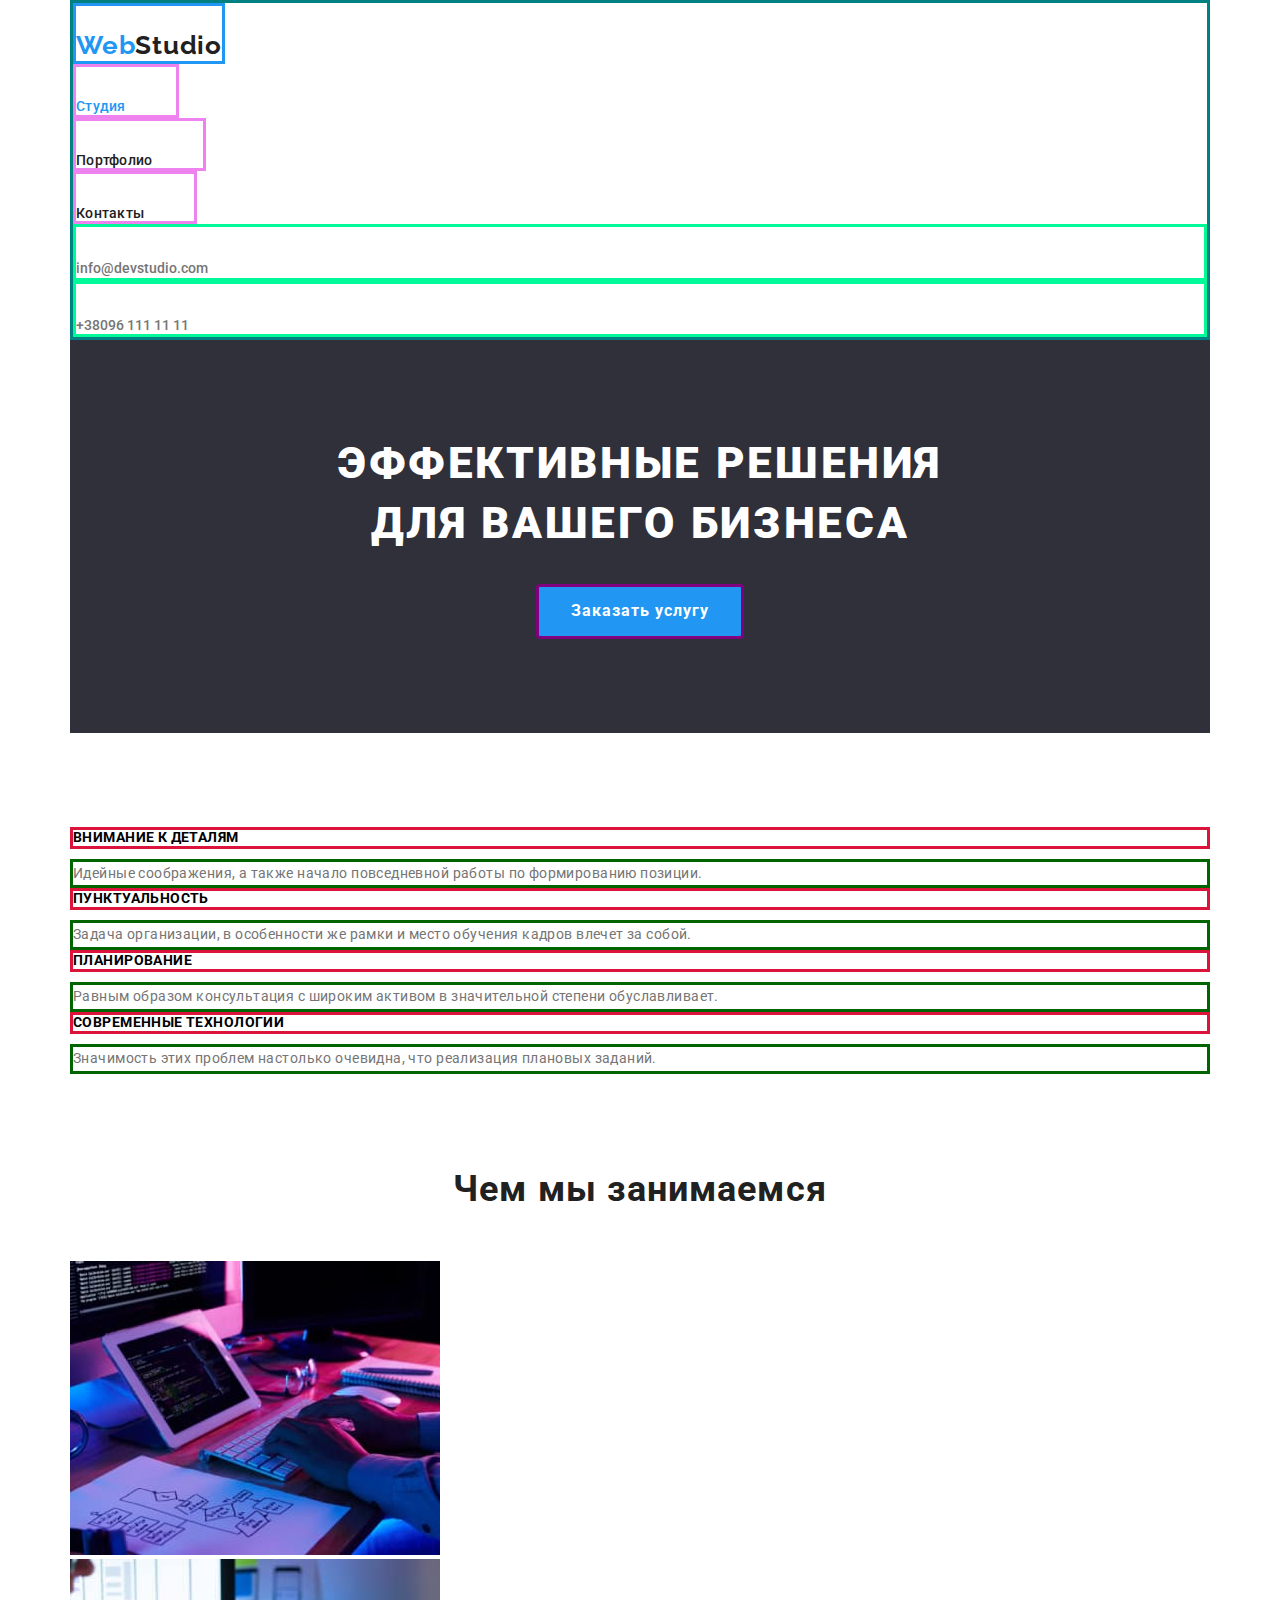
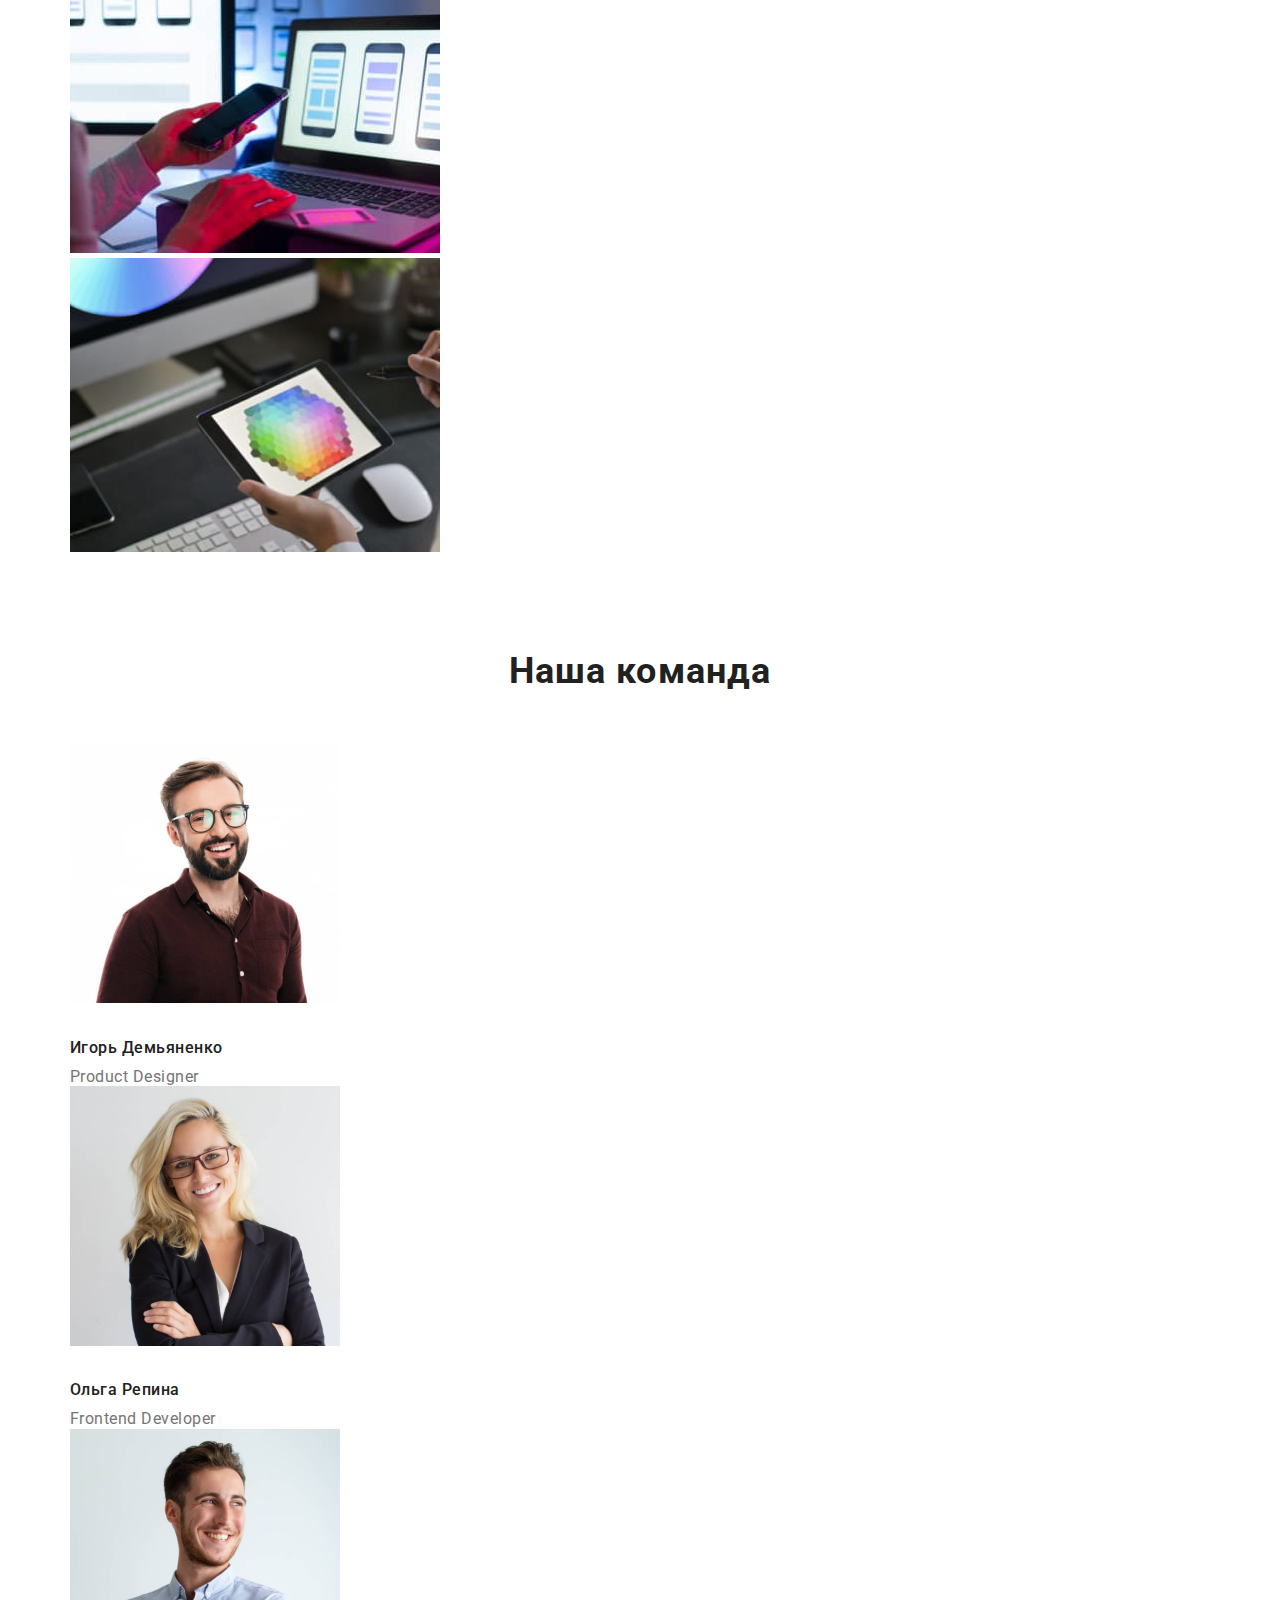
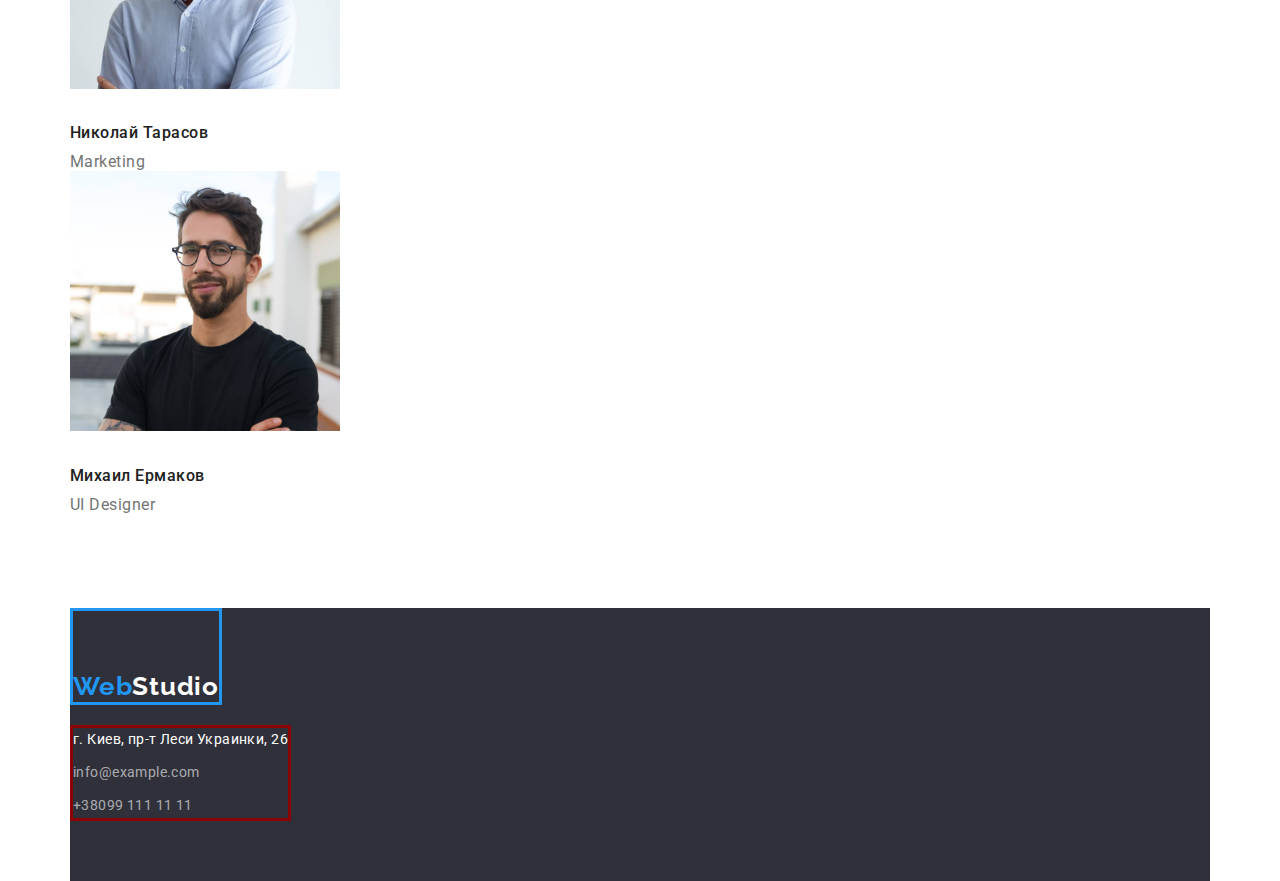
==== index.html @ bf1d2328 "Добавление отступов" ====
<!DOCTYPE html>
<html lang="ru">
  <head>
    <meta charset="UTF-8" />
    <meta http-equiv="X-UA-Compatible" content="IE=edge" />
    <meta name="viewport" content="width= , initial-scale=1.0" />
    <title>Homework HTML</title>
    
    <link
      <link rel="preconnect" href="https://fonts.gstatic.com">
<link href="https://fonts.googleapis.com/css2?family=Raleway:wght@700&family=Roboto:wght@400;500;700;900&display=swap" rel="stylesheet"/>
    <link rel="stylesheet" href="https://cdnjs.cloudflare.com/ajax/libs/modern-normalize/1.0.0/modern-normalize.min.css">
    <link rel="stylesheet" href="./css/styles.css" />
  </head>

  <body>
  
    <div class="container">

   <!--Top line-->
    
       <header>   
     <a class="logo" href="./index.html"> <span>Web</span>Studio </a>
      <nav>
      <ul class="site-nav">
          <li><a class="current-link" href="./index.html">Студия</a></li>
          <li>
            <a  href="./portfolio.html">Портфолио</a>
          </li>
          <li><a href="">Контакты</a></li>
      </nav>
      <!--Contacts-->
      <ul >
        <li class="header-contacts">
          <a href="mailto:info@devstudio.com"> info@devstudio.com </a>
        </li>
        <li class="header-contacts">
          <a href="tel:+380961111111">+38096 111 11 11</a>
        </li>
      </ul>
    
    </header>
  
    <!--Main section-->
    <main>
      <!--Site hero-->
    
     <section class="hero-section">
       <h1 class="hero-title">Эффективные решения <br> для вашего бизнеса</h1>
        <button class="order" type="button">Заказать услугу</button>
      
      </section>
 
      <!--Features-->

      <section class="section">
        
        <h2 class="visually-hidden">Наши особенности</h2>
        <ul>
          <li>
            <h3 class="feature-title">Внимание к деталям</h3>
            <p class="feature-description">
              Идейные соображения, а также начало повседневной работы по
              формированию позиции.
            </p>
          </li>
          <li>
            <h3 class="feature-title">Пунктуальность</h3>
            <p class="feature-description">
              Задача организации, в особенности же рамки и место обучения кадров
              влечет за собой.
            </p>
          </li>
          <li>
            <h3 class="feature-title">Планирование</h3>
            <p class="feature-description">
              Равным образом консультация с широким активом в значительной
              степени обуславливает.
            </p>
          </li>
          <li>
            <h3 class="feature-title">Современные технологии</h3>
            <p class="feature-description">
              Значимость этих проблем настолько очевидна, что реализация
              плановых заданий.
            </p>
          </li>
        </ul>

      
        
      </section >

      <!--What we do-->
      <section class="section">
        
           <h2 class="our-works-title">Чем мы занимаемся</h2>
        <ul>
          <li>
            <img
              src="./images/box.jpg"
              alt="Разработака веб-сайтов"
              width="370"
            />
          </li>
          <li>
            <img
              src="./images/box2.jpg"
              alt="Разработака приложений"
              width="370"
            />
          </li>
          <li>
            <img src="./images/box3.jpg" alt="Дизайн" width="370" />
          </li>
        </ul>
       
       
      </section>
      <!--Our team-->
      <section class="our-team-section">
       
       <h2 class="our-works-title">Наша команда</h2>
        <ul>
          <li>
            <img
              src="./images/designer.jpg"
              alt="Игорь Демьяненко. Дизайн продукта."
              width="270"
            />

            <h3 class="employee">Игорь Демьяненко</h3>
            <p class="position">Product Designer</p>
          </li>

          <li>
            <img
              src="./images/developer.jpg"
              alt="Ольга Репина. Разработка."
              width="270"
            />

            <h3 class="employee">Ольга Репина</h3>
            <p class="position">Frontend Developer</p>
          </li>

          <li>
            <img
              src="./images/marketing.jpg"
              alt="Николай Тарасов. Маркетинг."
              width="270"
            />

            <h3 class="employee">Николай Тарасов</h3>
            <p class="position">Marketing</p>
          </li>

          <li>
            <img
              src="./images/uldesigner.jpg"
              alt="Михаил Ермаков. Графический дизайн."
              width="270"
            />

            <h3 class="employee">Михаил Ермаков</h3>
            <p class="position">UI Designer</p>
          </li>
        </ul>

      
       
      </section>
    </main>
    <!--Site footer-->
    <footer>
       <a class="logo" href="./index.html">
        <span>Web</span><span class="second-half">Studio</span>
      </a>
      <address>
        <ul class="contacts-list">
          <li>
            <a class="main-address"
              href="https://bit.ly/3nyjrAB"
              target="_blank"
              rel="noreferrer noopener"
              >г. Киев, пр-т Леси Украинки, 26</a
            >
          </li>
          <li><a class="footer-contacts" href="mailto:info@example.com">info@example.com</a></li>
          <li><a class="footer-contacts" href="tel:+380991111111">+38099 111 11 11</a></li>
        </ul>
      </address>
    </footer>

    </div>
 
 
  </body>
</html>
---- css/styles.css ----
:root {
  --main-background-color: #ffffff;
  --main-text-color: #212121;
  --main-accent-color: #2196f3;
  --secondary-text-color: #757575;
  --page-background-color: #2f303a;
}

body {
  background-color: var(--main-background-color)
  color: var(--main-text-color);
  font-family: Roboto, sans-serif;
  margin: 0;
}

.container {
  width: 1170px;
  padding-left: 15px;
  padding-right: 15px;
  margin: auto;
}

/* Site header */

header{border: solid teal;}

.logo {
  color: var(--main-text-color);
  font-family: Raleway;
  font-weight: 700;
  font-size: 26px;
  line-height: 1.2;
  letter-spacing: 0.03em;
  text-decoration: none;
  padding-top: 24px;
  
  display: inline-block;
  

  border: solid #2196f3;


}



span {
  color: var(--main-accent-color);
}

span.second-half {
  color: var(--main-background-color);
}

/* Hidden elements */

li {
  list-style: none;
}

ul {
  margin: 0;
  padding-left: 0;
}

.visually-hidden {
  position: absolute;
  width: 1px;
  height: 1px;
  margin: -1px;
  border: 0;
  padding: 0;
  white-space: nowrap;
  clip-path: inset(100%);
  clip: rect(0 0 0 0);
  overflow: hidden;
}

/* Page navigation */

.site-nav{
  padding-top: 0;
  margin: 0;
}

.site-nav a {
  display: inline-block;
  color: var(--main-text-color);

  font-weight: 500;
  font-size: 14px;
  line-height: 1.1;
  letter-spacing: 0.02em;
  text-decoration: none;
  padding-top: 32px;
  padding-right: 50px;

  border: solid violet;
}

.site-nav a:hover,
.site-nav a:focus {
  color: var(--main-accent-color);
}

.site-nav .current-link {
  color: var(--main-accent-color);
}

/* Contacts top */


.header-contacts{border: solid mediumspringgreen;
 padding-top: 32px;
margin: 0;}

.header-contacts a {
  color: var(--secondary-text-color);

  font-weight: 500;
  font-size: 14px;
  line-height: 1.1;
  text-decoration: none;

 
}

.header-contacts a:hover,
.header-contacts a:focus {
  color: var(--main-accent-color);
}

/* Studio main title */

.section{ padding-top: 94px;}

.section-portfolio{ 
     padding-top: 94px;
padding-bottom: 94px;
}

h1, h2, h3, p {margin: 0;}

.hero-section{

  background-color: var(--page-background-color);
   text-align: center;
   padding-top: 94px;
padding-bottom: 94px;
  
}

.hero-title {
  color: var(--main-background-color);
  
  font-weight: 900;
  font-size: 44px;
  line-height: 1.36;
 
  letter-spacing: 0.06em;
  text-transform: uppercase;


}

/* Studio order button */

.order {
  background-color: var(--main-accent-color);
  color: var(--main-background-color);
  font-weight: bold;
  font-size: 16px;
  line-height: 1.8;
  align-items: center;
  text-align: center;
  letter-spacing: 0.06em;
  display: inline-block;
  padding: 10px 32px;
  min-width: 200px;
  border-radius: 4px;
  margin-top: 30px;


 border: solid purple;

  
}



/* Portfolio filter buttons */

.filters{ 
display: inline-block;
margin-bottom: 34px;

  border: solid slateblue;
}

.filters button:hover,
.filters button:focus {
  color: var(--main-background-color);
  background-color: var(--main-accent-color);
  
}
.filters button {
  color: var(--main-text-color);
  background-color: #f5f4fa;
  font-weight: 500;
  font-size: 16px;
  line-height: 1.6;
  text-align: center;
  letter-spacing: 0.03em;
  cursor: pointer;
  padding: 6px 22px;
  border-radius: 4px;

  
}

/* Studio features */



.feature-title {
  font-weight: bold;
  font-size: 14px;
  line-height: 1.14;
  letter-spacing: 0.03em;
  text-transform: uppercase;

  border: solid crimson;
}

.feature-description {
  color: var(--secondary-text-color);
  font-weight: normal;
  font-size: 14px;
  line-height: 1.7;
  letter-spacing: 0.03em;
  margin-top: 10px;
 

  border: solid darkgreen;

}

/* Studio works */



.our-works-title {
  color: var(--main-text-color);
  font-weight: bold;
  font-size: 36px;
  line-height: 1.2;
  text-align: center;
  letter-spacing: 0.03em;
  margin-bottom: 50px;
}

/* Studio team */



.our-team-section{
padding-top: 94px;
padding-bottom: 94px;
}
.employee {
    color: var(--main-text-color);
    font-weight: 500;
    font-size: 16px;
    line-height: 1.2;
  letter-spacing: 0.03em;
  margin-top: 30px;
}

.position {
  color: var(--secondary-text-color);
  font-weight: normal;
  font-size: 16px;
  line-height: 1.2;

  letter-spacing: 0.03em;
  margin-top: 10px;
}

/* Portfolio product cards */

.product {
  font-weight: 700;
  font-size: 18px;
  line-height: 2;
  letter-spacing: 0.06em;
  margin-top: 20px;
}

.description {
  color: var(--secondary-text-color);
  font-weight: 400;
  font-size: 16px;
  line-height: 1.9;
  letter-spacing: 0.03em;
  margin-top: 4px;
}

/* Contacts bottom */

footer {
  background-color: var(--page-background-color);
}

footer a.logo{
  padding-top: 60px;
  margin-bottom: 20px;
}

address {
  font-style: normal;}


  
.contacts-list{
  display: inline-block;
  margin-bottom: 60px;

  border: solid darkred;
}

.main-address {
  color: #ffffff;
  font-weight: 400;
  font-size: 14px;
  line-height: 1.7;
  letter-spacing: 0.03em;
  text-decoration: none;
}

.main-address:hover,
:focus {
  color: var(--main-accent-color);
  padding-bottom: 9px;
}

.footer-contacts {
  display: inline-block;

  color: rgba(255, 255, 255, 0.6);
  font-weight: 400;
  font-size: 14px;
  line-height: 1.7;
  letter-spacing: 0.03em;
  text-decoration: none;
  padding-top: 9px;

}

.footer-contacts:hover,
:focus {
  color: var(--main-accent-color);
}
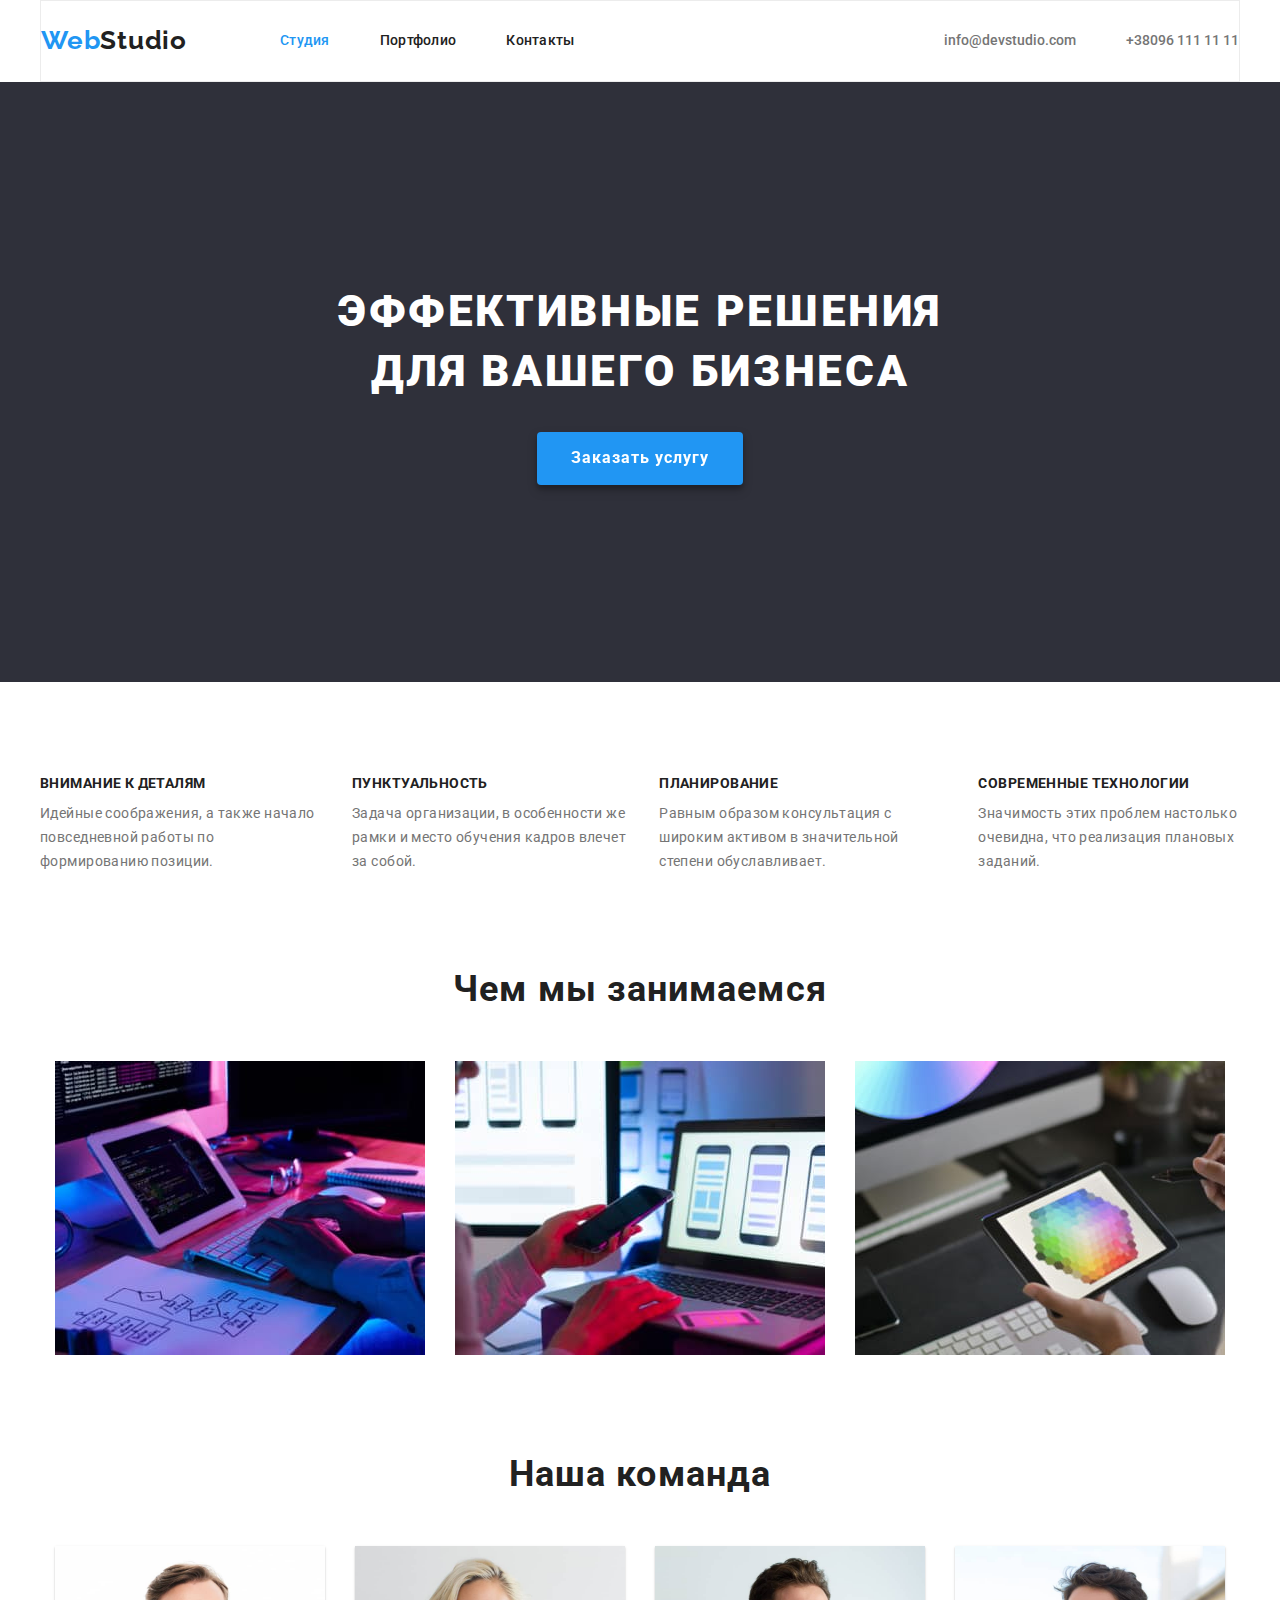
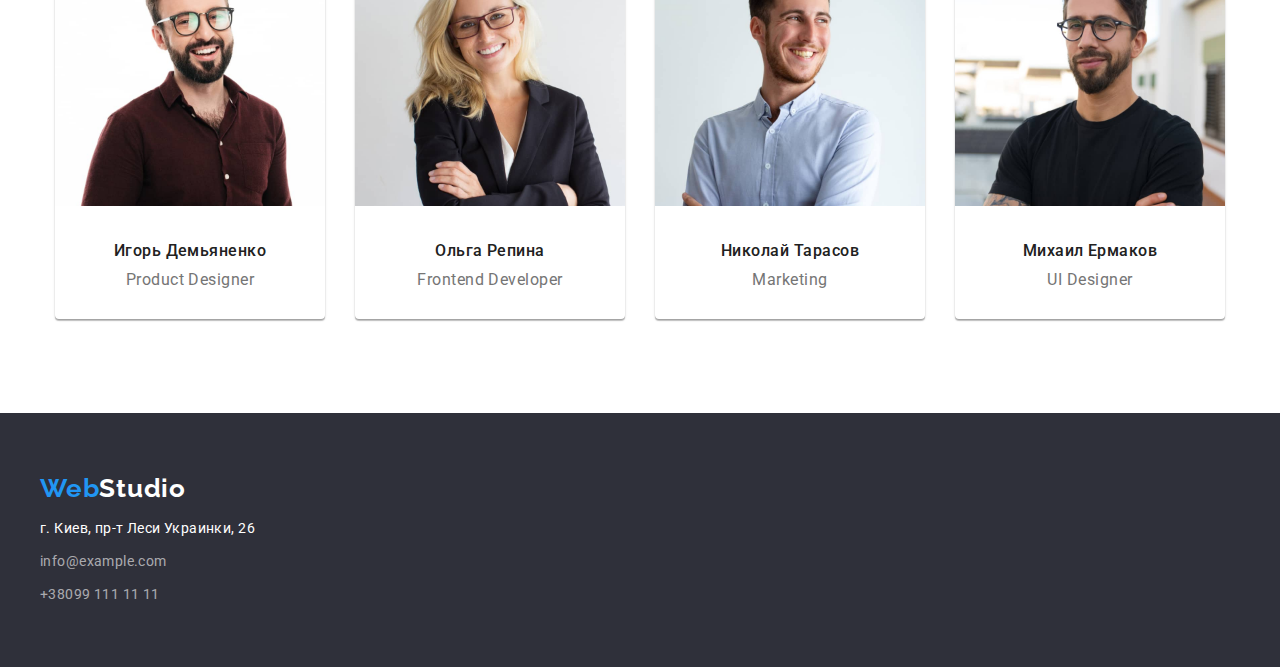
==== commit 323774da: "Позиционирование, флексбокс" ====
--- a/index.html
+++ b/index.html
@@ -15,70 +15,79 @@
 
   <body>
   
-    <div class="container">
+    
+<!--Top line-->
+  
+<header >   
+<div class="container">
+<div class="navigation-container">
+  <a class="logo" href="./index.html"> <span>Web</span>Studio </a>
+    <nav>
+  <ul class="site-nav">
+      <li class="item"><a class="current-link" href="./index.html">Студия</a></li>
+      <li class="item">
+      <a  href="./portfolio.html">Портфолио</a>
+      </li>
+      <li class="item"><a href="">Контакты</a></li>
+  </nav>
+  <!--Contacts-->
+  <ul class="site-contacts" >
+    <li class="header-contacts">
+      <a  href="mailto:info@devstudio.com"> info@devstudio.com </a>
+    </li>
+    <li class="header-contacts">
+      <a  href="tel:+380961111111">+38096 111 11 11</a>
+    </li>
+  </ul>
+ </div>  
+</div>
 
-   <!--Top line-->
-    
-       <header>   
-     <a class="logo" href="./index.html"> <span>Web</span>Studio </a>
-      <nav>
-      <ul class="site-nav">
-          <li><a class="current-link" href="./index.html">Студия</a></li>
-          <li>
-            <a  href="./portfolio.html">Портфолио</a>
-          </li>
-          <li><a href="">Контакты</a></li>
-      </nav>
-      <!--Contacts-->
-      <ul >
-        <li class="header-contacts">
-          <a href="mailto:info@devstudio.com"> info@devstudio.com </a>
-        </li>
-        <li class="header-contacts">
-          <a href="tel:+380961111111">+38096 111 11 11</a>
-        </li>
-      </ul>
     
     </header>
+
+      
   
     <!--Main section-->
+    
     <main>
+
       <!--Site hero-->
-    
-     <section class="hero-section">
-       <h1 class="hero-title">Эффективные решения <br> для вашего бизнеса</h1>
-        <button class="order" type="button">Заказать услугу</button>
-      
+
+<section class="hero-section">
+          <div class="container"></div>
+          <h1 class="hero-title">Эффективные решения <br> для вашего бизнеса</h1>
+          <button class="order" type="button">Заказать услугу</button>
+          </div>
       </section>
- 
-      <!--Features-->
 
-      <section class="section">
-        
+<!--Features-->
+
+        <section class="section">
+        <div class="container" >
         <h2 class="visually-hidden">Наши особенности</h2>
-        <ul>
-          <li>
+        <ul class="features">
+          <li class="features-item">
             <h3 class="feature-title">Внимание к деталям</h3>
             <p class="feature-description">
               Идейные соображения, а также начало повседневной работы по
               формированию позиции.
             </p>
           </li>
-          <li>
+          <li class="features-item">
             <h3 class="feature-title">Пунктуальность</h3>
             <p class="feature-description">
               Задача организации, в особенности же рамки и место обучения кадров
               влечет за собой.
             </p>
           </li>
-          <li>
+          <li class="features-item">
             <h3 class="feature-title">Планирование</h3>
             <p class="feature-description">
               Равным образом консультация с широким активом в значительной
               степени обуславливает.
             </p>
           </li>
-          <li>
+          <li class="features-item">
             <h3 class="feature-title">Современные технологии</h3>
             <p class="feature-description">
               Значимость этих проблем настолько очевидна, что реализация
@@ -87,93 +96,83 @@
           </li>
         </ul>
 
-      
+      </div>
         
       </section >
 
       <!--What we do-->
-      <section class="section">
-        
-           <h2 class="our-works-title">Чем мы занимаемся</h2>
-        <ul>
-          <li>
+
+        <section class="section">
+        <div class="container">
+        <h2 class="our-works-title">Чем мы занимаемся</h2>
+        <ul class="our-works">
+          <li class="pic">
             <img
               src="./images/box.jpg"
               alt="Разработака веб-сайтов"
-              width="370"
-            />
+              width="370" height="294"/>
           </li>
-          <li>
+          <li class="pic">
             <img
               src="./images/box2.jpg"
               alt="Разработака приложений"
-              width="370"
-            />
+              width="370" height="294"/>
           </li>
-          <li>
-            <img src="./images/box3.jpg" alt="Дизайн" width="370" />
+          <li class="pic">
+            <img src="./images/box3.jpg" alt="Дизайн" width="370" height="294" />
           </li>
         </ul>
-       
-       
+        </div>
       </section>
+
       <!--Our team-->
+      
       <section class="our-team-section">
-       
-       <h2 class="our-works-title">Наша команда</h2>
-        <ul>
-          <li>
+      <div class="container">
+      <h2 class="our-works-title">Наша команда</h2>
+        <ul class="team">
+          <li class="member" >
             <img
               src="./images/designer.jpg"
               alt="Игорь Демьяненко. Дизайн продукта."
-              width="270"
-            />
-
-            <h3 class="employee">Игорь Демьяненко</h3>
-            <p class="position">Product Designer</p>
+              width="270"/>
+        <h3 class="employee">Игорь Демьяненко</h3>
+        <p class="position">Product Designer</p>
           </li>
-
-          <li>
+          <li class="member" >
             <img
               src="./images/developer.jpg"
               alt="Ольга Репина. Разработка."
-              width="270"
-            />
-
+              width="270"/>
             <h3 class="employee">Ольга Репина</h3>
             <p class="position">Frontend Developer</p>
           </li>
-
-          <li>
+          <li class="member" >
             <img
               src="./images/marketing.jpg"
               alt="Николай Тарасов. Маркетинг."
-              width="270"
-            />
-
+              width="270"/>
             <h3 class="employee">Николай Тарасов</h3>
             <p class="position">Marketing</p>
           </li>
-
-          <li>
+          <li class="member" >
             <img
               src="./images/uldesigner.jpg"
               alt="Михаил Ермаков. Графический дизайн."
-              width="270"
-            />
-
+              width="270"/>
             <h3 class="employee">Михаил Ермаков</h3>
             <p class="position">UI Designer</p>
           </li>
         </ul>
-
-      
-       
+      </div>
       </section>
     </main>
+
     <!--Site footer-->
+
     <footer>
-       <a class="logo" href="./index.html">
+      <div class="container">
+      <a class="logo" href="./index.html">
         <span>Web</span><span class="second-half">Studio</span>
       </a>
       <address>
@@ -190,10 +189,7 @@
           <li><a class="footer-contacts" href="tel:+380991111111">+38099 111 11 11</a></li>
         </ul>
       </address>
+      </div>
     </footer>
-
-    </div>
- 
- 
   </body>
 </html>
--- a/css/styles.css
+++ b/css/styles.css
@@ -7,49 +7,10 @@
 }
 
 body {
-  background-color: var(--main-background-color)
+  background-color: var(--main-background-color);
   color: var(--main-text-color);
   font-family: Roboto, sans-serif;
   margin: 0;
-}
-
-.container {
-  width: 1170px;
-  padding-left: 15px;
-  padding-right: 15px;
-  margin: auto;
-}
-
-/* Site header */
-
-header{border: solid teal;}
-
-.logo {
-  color: var(--main-text-color);
-  font-family: Raleway;
-  font-weight: 700;
-  font-size: 26px;
-  line-height: 1.2;
-  letter-spacing: 0.03em;
-  text-decoration: none;
-  padding-top: 24px;
-  
-  display: inline-block;
-  
-
-  border: solid #2196f3;
-
-
-}
-
-
-
-span {
-  color: var(--main-accent-color);
-}
-
-span.second-half {
-  color: var(--main-background-color);
 }
 
 /* Hidden elements */
@@ -76,15 +37,73 @@
   overflow: hidden;
 }
 
-/* Page navigation */
-
-.site-nav{
+.container {
+  width: 1200px;
+  margin: auto;
+}
+
+.section {
+  padding-top: 94px;
+}
+
+h1,
+h2,
+h3,
+p {
+  margin: 0;
+}
+
+/* Site header */
+
+.navigation-container {
+  display: flex;
+  align-items: center;
+  border: 1px solid #ececec;
+}
+
+.logo {
+  display: inline-block;
+  padding-top: 24px;
+  padding-bottom: 25px;
+  margin-right: 93px;
+
+  color: var(--main-text-color);
+
+  font-family: Raleway;
+  font-weight: 700;
+  font-size: 26px;
+  line-height: 1.2;
+  letter-spacing: 0.03em;
+  text-decoration: none;
+}
+
+span {
+  color: var(--main-accent-color);
+}
+
+span.second-half {
+  color: var(--main-background-color);
+}
+
+.site-nav {
+  display: flex;
   padding-top: 0;
   margin: 0;
 }
 
+/* .site-nav .item + .item{
+margin-left: 50px;
+} */
+
+.site-nav .item:not(:last-child) {
+  margin-right: 50px;
+}
+
 .site-nav a {
-  display: inline-block;
+  display: block;
+  padding-top: 32px;
+  padding-bottom: 32px;
+
   color: var(--main-text-color);
 
   font-weight: 500;
@@ -92,10 +111,6 @@
   line-height: 1.1;
   letter-spacing: 0.02em;
   text-decoration: none;
-  padding-top: 32px;
-  padding-right: 50px;
-
-  border: solid violet;
 }
 
 .site-nav a:hover,
@@ -109,20 +124,33 @@
 
 /* Contacts top */
 
-
-.header-contacts{border: solid mediumspringgreen;
- padding-top: 32px;
-margin: 0;}
+.site-contacts {
+  display: flex;
+  margin-left: auto;
+}
+
+/* .site-contacts .header-contacts + .header-contacts{
+  margin-left: 50px;
+} */
+
+.site-contacts .header-contacts:not(:last-child) {
+  margin-right: 50px;
+}
+
+.header-contacts {
+  padding-top: 32px;
+  padding-bottom: 32px;
+}
 
 .header-contacts a {
+  display: block;
+
   color: var(--secondary-text-color);
 
   font-weight: 500;
   font-size: 14px;
   line-height: 1.1;
   text-decoration: none;
-
- 
 }
 
 .header-contacts a:hover,
@@ -132,95 +160,100 @@
 
 /* Studio main title */
 
-.section{ padding-top: 94px;}
-
-.section-portfolio{ 
-     padding-top: 94px;
-padding-bottom: 94px;
-}
-
-h1, h2, h3, p {margin: 0;}
-
-.hero-section{
-
+.portfolio-section {
+  padding-top: 94px;
+  padding-bottom: 94px;
+}
+
+.hero-section {
+  height: 600px;
   background-color: var(--page-background-color);
-   text-align: center;
-   padding-top: 94px;
-padding-bottom: 94px;
-  
+  text-align: center;
 }
 
 .hero-title {
+  padding-top: 200px;
+
   color: var(--main-background-color);
-  
+
   font-weight: 900;
   font-size: 44px;
   line-height: 1.36;
- 
   letter-spacing: 0.06em;
   text-transform: uppercase;
-
-
 }
 
 /* Studio order button */
 
 .order {
+  display: inline-block;
+  padding: 10px 32px;
+  margin-top: 30px;
+  min-width: 200px;
+
   background-color: var(--main-accent-color);
   color: var(--main-background-color);
+
   font-weight: bold;
   font-size: 16px;
   line-height: 1.8;
+
   align-items: center;
   text-align: center;
   letter-spacing: 0.06em;
-  display: inline-block;
-  padding: 10px 32px;
-  min-width: 200px;
   border-radius: 4px;
-  margin-top: 30px;
-
-
- border: solid purple;
-
-  
-}
-
-
+  border-color: transparent;
+  box-shadow: 0px 4px 4px rgba(0, 0, 0, 0.15);
+  filter: drop-shadow(0px 4px 4px rgba(0, 0, 0, 0.25));
+}
 
 /* Portfolio filter buttons */
 
-.filters{ 
-display: inline-block;
-margin-bottom: 34px;
-
-  border: solid slateblue;
+.filters {
+  display: flex;
+  margin-bottom: 34px;
+  align-items: center;
+  justify-content: center;
 }
 
 .filters button:hover,
 .filters button:focus {
   color: var(--main-background-color);
   background-color: var(--main-accent-color);
-  
+  box-shadow: 0px 3px 1px rgba(0, 0, 0, 0.1), 0px 1px 2px rgba(0, 0, 0, 0.08),
+    0px 2px 2px rgba(0, 0, 0, 0.12);
 }
 .filters button {
+  padding: 6px 22px;
+  margin-right: 8px;
   color: var(--main-text-color);
   background-color: #f5f4fa;
+
   font-weight: 500;
   font-size: 16px;
   line-height: 1.6;
   text-align: center;
   letter-spacing: 0.03em;
   cursor: pointer;
-  padding: 6px 22px;
+
   border-radius: 4px;
-
-  
+  border-color: transparent;
 }
 
 /* Studio features */
 
-
+.features {
+  display: flex;
+  justify-content: center;
+}
+
+/* .features. features-item:not(:last-child){
+  margin-right: 30 px;
+} */
+
+.features .features-item + .features-item {
+  margin-left: 30px;
+}
 
 .feature-title {
   font-weight: bold;
@@ -228,81 +261,113 @@
   line-height: 1.14;
   letter-spacing: 0.03em;
   text-transform: uppercase;
-
-  border: solid crimson;
 }
 
 .feature-description {
+  margin-top: 10px;
+
   color: var(--secondary-text-color);
+
   font-weight: normal;
   font-size: 14px;
   line-height: 1.7;
   letter-spacing: 0.03em;
-  margin-top: 10px;
- 
-
-  border: solid darkgreen;
-
 }
 
 /* Studio works */
 
-
-
+.our-works {
+  display: flex;
+  justify-content: center;
+}
+/* .our-works .pic + .pic {
+  margin-left: 30px;
+} */
+
+.our-works .pic:not(:last-child) {
+  margin-right: 30px;
+}
 .our-works-title {
-  color: var(--main-text-color);
+  margin-bottom: 50px;
+
+  color: var(--main-text-color);
+
   font-weight: bold;
   font-size: 36px;
   line-height: 1.2;
   text-align: center;
   letter-spacing: 0.03em;
-  margin-bottom: 50px;
 }
 
 /* Studio team */
 
-
-
-.our-team-section{
-padding-top: 94px;
-padding-bottom: 94px;
+.our-team-section {
+  padding-top: 94px;
+  padding-bottom: 94px;
+}
+
+.team {
+  display: flex;
+  justify-content: center;
+}
+
+/* .team .member + .member {
+  margin-left: 30px;
+} */
+
+.team .member:not(:last-child) {
+  margin-right: 30px;
+}
+
+.member {
+  box-shadow: 0px 1px 3px rgba(0, 0, 0, 0.12), 0px 1px 1px rgba(0, 0, 0, 0.14),
+    0px 2px 1px rgba(0, 0, 0, 0.2);
+  border-radius: 0px 0px 4px 4px;
 }
 .employee {
-    color: var(--main-text-color);
-    font-weight: 500;
-    font-size: 16px;
-    line-height: 1.2;
-  letter-spacing: 0.03em;
   margin-top: 30px;
+
+  color: var(--main-text-color);
+
+  font-weight: 500;
+  font-size: 16px;
+  line-height: 1.2;
+  letter-spacing: 0.03em;
+  text-align: center;
 }
 
 .position {
+  margin-top: 10px;
+  padding-bottom: 30px;
+
   color: var(--secondary-text-color);
+
   font-weight: normal;
   font-size: 16px;
   line-height: 1.2;
-
-  letter-spacing: 0.03em;
-  margin-top: 10px;
+  letter-spacing: 0.03em;
+  text-align: center;
 }
 
 /* Portfolio product cards */
 
 .product {
+  margin-top: 20px;
+
   font-weight: 700;
   font-size: 18px;
   line-height: 2;
   letter-spacing: 0.06em;
-  margin-top: 20px;
 }
 
 .description {
+  margin-top: 4px;
+
   color: var(--secondary-text-color);
   font-weight: 400;
   font-size: 16px;
   line-height: 1.9;
   letter-spacing: 0.03em;
-  margin-top: 4px;
 }
 
 /* Contacts bottom */
@@ -311,25 +376,25 @@
   background-color: var(--page-background-color);
 }
 
-footer a.logo{
+footer a.logo {
   padding-top: 60px;
-  margin-bottom: 20px;
+  padding-bottom: 0;
+  margin-right: 0;
+  margin-bottom: 13px;
 }
 
 address {
-  font-style: normal;}
-
-
-  
-.contacts-list{
+  font-style: normal;
+}
+
+.contacts-list {
   display: inline-block;
-  margin-bottom: 60px;
-
-  border: solid darkred;
+  padding-bottom: 60px;
 }
 
 .main-address {
   color: #ffffff;
+
   font-weight: 400;
   font-size: 14px;
   line-height: 1.7;
@@ -339,21 +404,22 @@
 
 .main-address:hover,
 :focus {
-  color: var(--main-accent-color);
   padding-bottom: 9px;
+
+  color: var(--main-accent-color);
 }
 
 .footer-contacts {
   display: inline-block;
+  padding-top: 9px;
 
   color: rgba(255, 255, 255, 0.6);
+
   font-weight: 400;
   font-size: 14px;
   line-height: 1.7;
   letter-spacing: 0.03em;
   text-decoration: none;
-  padding-top: 9px;
-
 }
 
 .footer-contacts:hover,
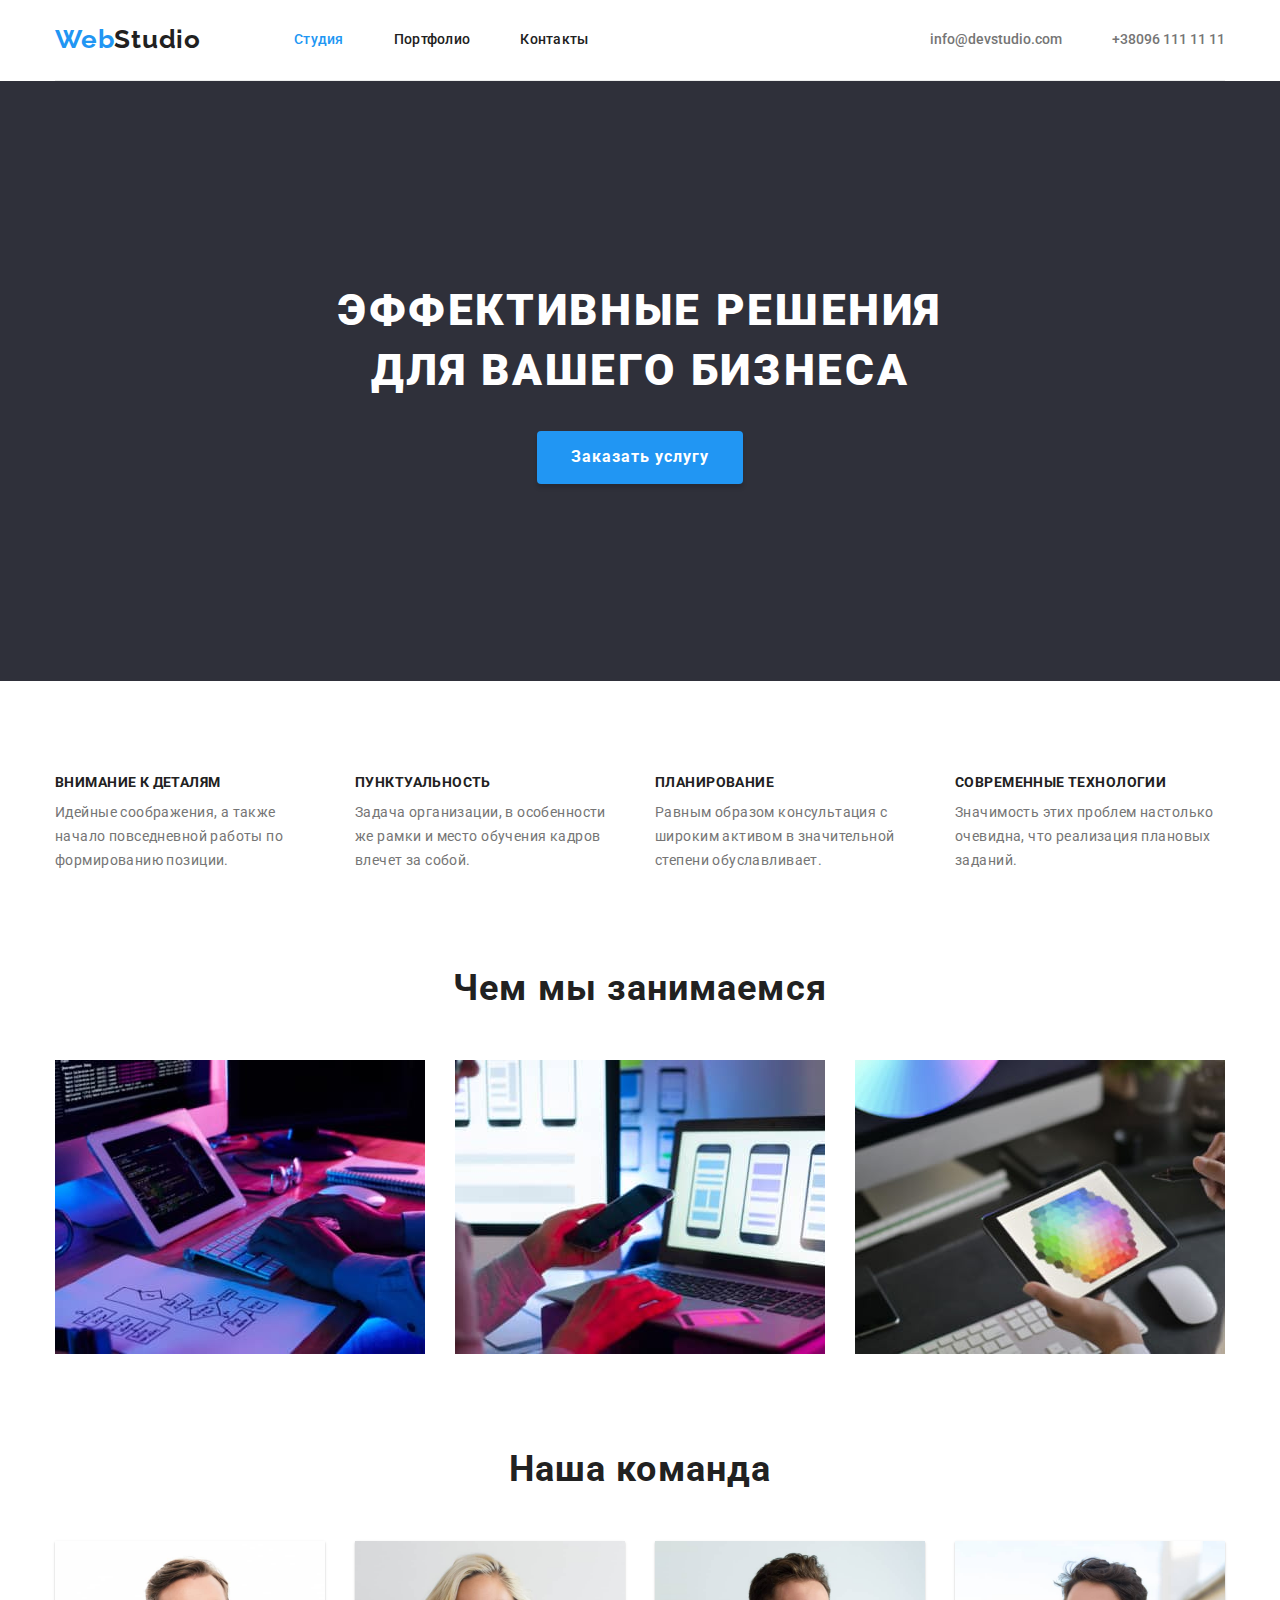
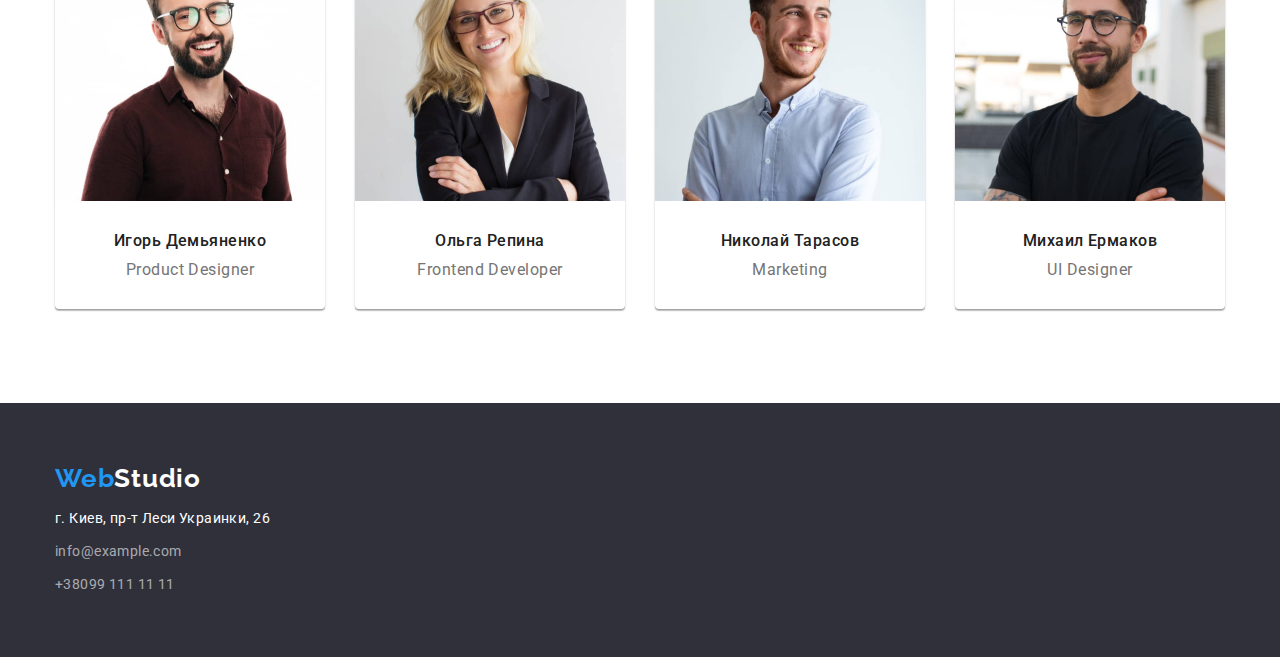
==== commit 72f17dee: "Добавление рамки, паддингов" ====
--- a/index.html
+++ b/index.html
@@ -5,166 +5,183 @@
     <meta http-equiv="X-UA-Compatible" content="IE=edge" />
     <meta name="viewport" content="width= , initial-scale=1.0" />
     <title>Homework HTML</title>
-    
+
+    <link rel="preconnect" href="https://fonts.gstatic.com" />
     <link
-      <link rel="preconnect" href="https://fonts.gstatic.com">
-<link href="https://fonts.googleapis.com/css2?family=Raleway:wght@700&family=Roboto:wght@400;500;700;900&display=swap" rel="stylesheet"/>
-    <link rel="stylesheet" href="https://cdnjs.cloudflare.com/ajax/libs/modern-normalize/1.0.0/modern-normalize.min.css">
+      href="https://fonts.googleapis.com/css2?family=Raleway:wght@700&family=Roboto:wght@400;500;700;900&display=swap"
+      rel="stylesheet"
+    />
+    <link
+      rel="stylesheet"
+      href="https://cdnjs.cloudflare.com/ajax/libs/modern-normalize/1.0.0/modern-normalize.min.css"
+    />
     <link rel="stylesheet" href="./css/styles.css" />
   </head>
 
   <body>
-  
-    
-<!--Top line-->
-  
-<header >   
-<div class="container">
-<div class="navigation-container">
-  <a class="logo" href="./index.html"> <span>Web</span>Studio </a>
-    <nav>
-  <ul class="site-nav">
-      <li class="item"><a class="current-link" href="./index.html">Студия</a></li>
-      <li class="item">
-      <a  href="./portfolio.html">Портфолио</a>
-      </li>
-      <li class="item"><a href="">Контакты</a></li>
-  </nav>
-  <!--Contacts-->
-  <ul class="site-contacts" >
-    <li class="header-contacts">
-      <a  href="mailto:info@devstudio.com"> info@devstudio.com </a>
-    </li>
-    <li class="header-contacts">
-      <a  href="tel:+380961111111">+38096 111 11 11</a>
-    </li>
-  </ul>
- </div>  
-</div>
-
-    
+    <!--Top line-->
+
+    <header>
+      <div class="container">
+        <div class="navigation-container">
+          <a class="logo" href="./index.html"> <span>Web</span>Studio </a>
+          <nav>
+            <ul class="site-nav">
+              <li class="item">
+                <a class="current-link" href="./index.html">Студия</a>
+              </li>
+              <li class="item">
+                <a href="./portfolio.html">Портфолио</a>
+              </li>
+              <li class="item"><a href="">Контакты</a></li>
+            </ul>
+          </nav>
+
+          <!--Contacts-->
+
+          <ul class="site-contacts">
+            <li class="header-contacts">
+              <a href="mailto:info@devstudio.com"> info@devstudio.com </a>
+            </li>
+            <li class="header-contacts">
+              <a href="tel:+380961111111">+38096 111 11 11</a>
+            </li>
+          </ul>
+        </div>
+      </div>
     </header>
 
-      
-  
     <!--Main section-->
-    
+
     <main>
-
       <!--Site hero-->
 
-<section class="hero-section">
-          <div class="container"></div>
-          <h1 class="hero-title">Эффективные решения <br> для вашего бизнеса</h1>
+      <section class="hero-section">
+        <div class="container">
+          <h1 class="hero-title">
+            Эффективные решения <br />
+            для вашего бизнеса
+          </h1>
           <button class="order" type="button">Заказать услугу</button>
-          </div>
-      </section>
-
-<!--Features-->
-
-        <section class="section">
-        <div class="container" >
-        <h2 class="visually-hidden">Наши особенности</h2>
-        <ul class="features">
-          <li class="features-item">
-            <h3 class="feature-title">Внимание к деталям</h3>
-            <p class="feature-description">
-              Идейные соображения, а также начало повседневной работы по
-              формированию позиции.
-            </p>
-          </li>
-          <li class="features-item">
-            <h3 class="feature-title">Пунктуальность</h3>
-            <p class="feature-description">
-              Задача организации, в особенности же рамки и место обучения кадров
-              влечет за собой.
-            </p>
-          </li>
-          <li class="features-item">
-            <h3 class="feature-title">Планирование</h3>
-            <p class="feature-description">
-              Равным образом консультация с широким активом в значительной
-              степени обуславливает.
-            </p>
-          </li>
-          <li class="features-item">
-            <h3 class="feature-title">Современные технологии</h3>
-            <p class="feature-description">
-              Значимость этих проблем настолько очевидна, что реализация
-              плановых заданий.
-            </p>
-          </li>
-        </ul>
-
-      </div>
-        
-      </section >
+        </div>
+      </section>
+
+      <!--Features-->
+
+      <section class="section">
+        <div class="container">
+          <h2 class="visually-hidden">Наши особенности</h2>
+          <ul class="features">
+            <li class="features-item">
+              <h3 class="feature-title">Внимание к деталям</h3>
+              <p class="feature-description">
+                Идейные соображения, а также начало повседневной работы по
+                формированию позиции.
+              </p>
+            </li>
+            <li class="features-item">
+              <h3 class="feature-title">Пунктуальность</h3>
+              <p class="feature-description">
+                Задача организации, в особенности же рамки и место обучения
+                кадров влечет за собой.
+              </p>
+            </li>
+            <li class="features-item">
+              <h3 class="feature-title">Планирование</h3>
+              <p class="feature-description">
+                Равным образом консультация с широким активом в значительной
+                степени обуславливает.
+              </p>
+            </li>
+            <li class="features-item">
+              <h3 class="feature-title">Современные технологии</h3>
+              <p class="feature-description">
+                Значимость этих проблем настолько очевидна, что реализация
+                плановых заданий.
+              </p>
+            </li>
+          </ul>
+        </div>
+      </section>
 
       <!--What we do-->
 
-        <section class="section">
-        <div class="container">
-        <h2 class="our-works-title">Чем мы занимаемся</h2>
-        <ul class="our-works">
-          <li class="pic">
-            <img
-              src="./images/box.jpg"
-              alt="Разработака веб-сайтов"
-              width="370" height="294"/>
-          </li>
-          <li class="pic">
-            <img
-              src="./images/box2.jpg"
-              alt="Разработака приложений"
-              width="370" height="294"/>
-          </li>
-          <li class="pic">
-            <img src="./images/box3.jpg" alt="Дизайн" width="370" height="294" />
-          </li>
-        </ul>
+      <section class="section">
+        <div class="container">
+          <h2 class="our-works-title">Чем мы занимаемся</h2>
+          <ul class="our-works">
+            <li class="pic">
+              <img
+                src="./images/box.jpg"
+                alt="Разработака веб-сайтов"
+                width="370"
+                height="294"
+              />
+            </li>
+            <li class="pic">
+              <img
+                src="./images/box2.jpg"
+                alt="Разработака приложений"
+                width="370"
+                height="294"
+              />
+            </li>
+            <li class="pic">
+              <img
+                src="./images/box3.jpg"
+                alt="Дизайн"
+                width="370"
+                height="294"
+              />
+            </li>
+          </ul>
         </div>
       </section>
 
       <!--Our team-->
-      
+
       <section class="our-team-section">
-      <div class="container">
-      <h2 class="our-works-title">Наша команда</h2>
-        <ul class="team">
-          <li class="member" >
-            <img
-              src="./images/designer.jpg"
-              alt="Игорь Демьяненко. Дизайн продукта."
-              width="270"/>
-        <h3 class="employee">Игорь Демьяненко</h3>
-        <p class="position">Product Designer</p>
-          </li>
-          <li class="member" >
-            <img
-              src="./images/developer.jpg"
-              alt="Ольга Репина. Разработка."
-              width="270"/>
-            <h3 class="employee">Ольга Репина</h3>
-            <p class="position">Frontend Developer</p>
-          </li>
-          <li class="member" >
-            <img
-              src="./images/marketing.jpg"
-              alt="Николай Тарасов. Маркетинг."
-              width="270"/>
-            <h3 class="employee">Николай Тарасов</h3>
-            <p class="position">Marketing</p>
-          </li>
-          <li class="member" >
-            <img
-              src="./images/uldesigner.jpg"
-              alt="Михаил Ермаков. Графический дизайн."
-              width="270"/>
-            <h3 class="employee">Михаил Ермаков</h3>
-            <p class="position">UI Designer</p>
-          </li>
-        </ul>
-      </div>
+        <div class="container">
+          <h2 class="our-works-title">Наша команда</h2>
+          <ul class="team">
+            <li class="member">
+              <img
+                src="./images/designer.jpg"
+                alt="Игорь Демьяненко. Дизайн продукта."
+                width="270"
+              />
+              <h3 class="employee">Игорь Демьяненко</h3>
+              <p class="position">Product Designer</p>
+            </li>
+            <li class="member">
+              <img
+                src="./images/developer.jpg"
+                alt="Ольга Репина. Разработка."
+                width="270"
+              />
+              <h3 class="employee">Ольга Репина</h3>
+              <p class="position">Frontend Developer</p>
+            </li>
+            <li class="member">
+              <img
+                src="./images/marketing.jpg"
+                alt="Николай Тарасов. Маркетинг."
+                width="270"
+              />
+              <h3 class="employee">Николай Тарасов</h3>
+              <p class="position">Marketing</p>
+            </li>
+            <li class="member">
+              <img
+                src="./images/uldesigner.jpg"
+                alt="Михаил Ермаков. Графический дизайн."
+                width="270"
+              />
+              <h3 class="employee">Михаил Ермаков</h3>
+              <p class="position">UI Designer</p>
+            </li>
+          </ul>
+        </div>
       </section>
     </main>
 
@@ -172,23 +189,32 @@
 
     <footer>
       <div class="container">
-      <a class="logo" href="./index.html">
-        <span>Web</span><span class="second-half">Studio</span>
-      </a>
-      <address>
-        <ul class="contacts-list">
-          <li>
-            <a class="main-address"
-              href="https://bit.ly/3nyjrAB"
-              target="_blank"
-              rel="noreferrer noopener"
-              >г. Киев, пр-т Леси Украинки, 26</a
-            >
-          </li>
-          <li><a class="footer-contacts" href="mailto:info@example.com">info@example.com</a></li>
-          <li><a class="footer-contacts" href="tel:+380991111111">+38099 111 11 11</a></li>
-        </ul>
-      </address>
+        <a class="logo" href="./index.html">
+          <span>Web</span><span class="second-half">Studio</span>
+        </a>
+        <address>
+          <ul class="contacts-list">
+            <li>
+              <a
+                class="main-address"
+                href="https://bit.ly/3nyjrAB"
+                target="_blank"
+                rel="noreferrer noopener"
+                >г. Киев, пр-т Леси Украинки, 26</a
+              >
+            </li>
+            <li>
+              <a class="footer-contacts" href="mailto:info@example.com"
+                >info@example.com</a
+              >
+            </li>
+            <li>
+              <a class="footer-contacts" href="tel:+380991111111"
+                >+38099 111 11 11</a
+              >
+            </li>
+          </ul>
+        </address>
       </div>
     </footer>
   </body>
--- a/css/styles.css
+++ b/css/styles.css
@@ -39,6 +39,8 @@
 
 .container {
   width: 1200px;
+  padding-left: 15px;
+  padding-right: 15px;
   margin: auto;
 }
 
@@ -53,12 +55,16 @@
   margin: 0;
 }
 
+img {
+  display: block;
+}
+
 /* Site header */
 
 .navigation-container {
   display: flex;
   align-items: center;
-  border: 1px solid #ececec;
+  border-bottom: 1px solid #ececec;
 }
 
 .logo {
@@ -166,7 +172,7 @@
 }
 
 .hero-section {
-  height: 600px;
+  min-height: 600px;
   background-color: var(--page-background-color);
   text-align: center;
 }
@@ -204,8 +210,13 @@
   border-radius: 4px;
   border-color: transparent;
   box-shadow: 0px 4px 4px rgba(0, 0, 0, 0.15);
-  filter: drop-shadow(0px 4px 4px rgba(0, 0, 0, 0.25));
-}
+}
+
+/* .order:hover {
+  color: var(--main-background-color);
+  background-color: var(--main-accent-color);
+  box-shadow: 0px 4px 4px rgba(0, 0, 0, 0.15);
+} */
 
 /* Portfolio filter buttons */
 
@@ -240,20 +251,42 @@
   border-color: transparent;
 }
 
+/* Portfolio product grid */
+
+.grid {
+  display: flex;
+  flex-wrap: wrap;
+  margin: -15px;
+}
+
+.grid-item {
+  margin: 15px;
+}
+
+.grid-item-border {
+  padding: 20px 24px;
+  border: 1px solid #eeeeee;
+  border-top: 0;
+}
+
 /* Studio features */
 
 .features {
   display: flex;
-  justify-content: center;
-}
-
-/* .features. features-item:not(:last-child){
-  margin-right: 30 px;
-} */
-
-.features .features-item + .features-item {
+  justify-content: space-between;
+}
+
+.features-item {
+  flex-basis: 270px;
+}
+
+.features-item:not(:last-child) {
+  margin-right: 30px;
+}
+
+/* .features .features-item + .features-item {
   margin-left: 30px;
-}
+} */
 
 .feature-title {
   font-weight: bold;
@@ -272,6 +305,7 @@
   font-size: 14px;
   line-height: 1.7;
   letter-spacing: 0.03em;
+  /* text-align: left; */
 }
 
 /* Studio works */
@@ -352,7 +386,7 @@
 /* Portfolio product cards */
 
 .product {
-  margin-top: 20px;
+  padding-top: 20px;
 
   font-weight: 700;
   font-size: 18px;
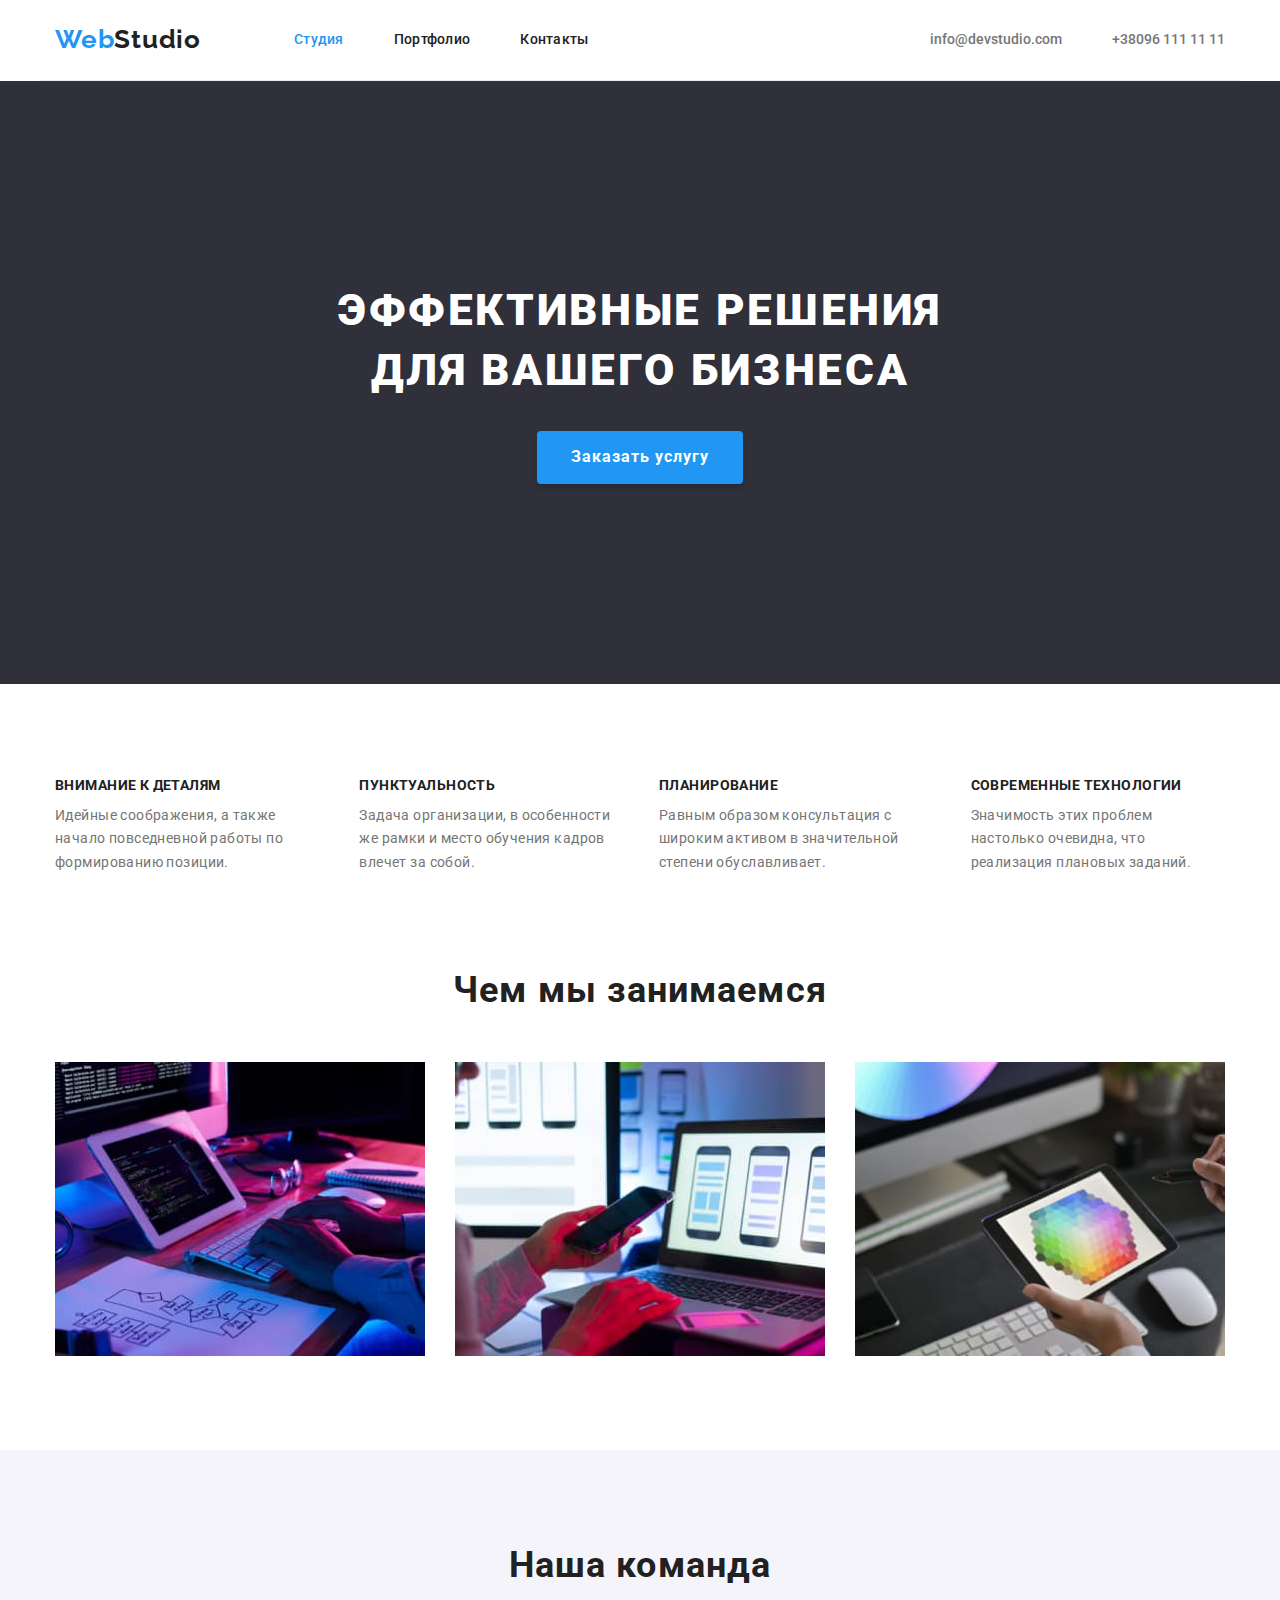
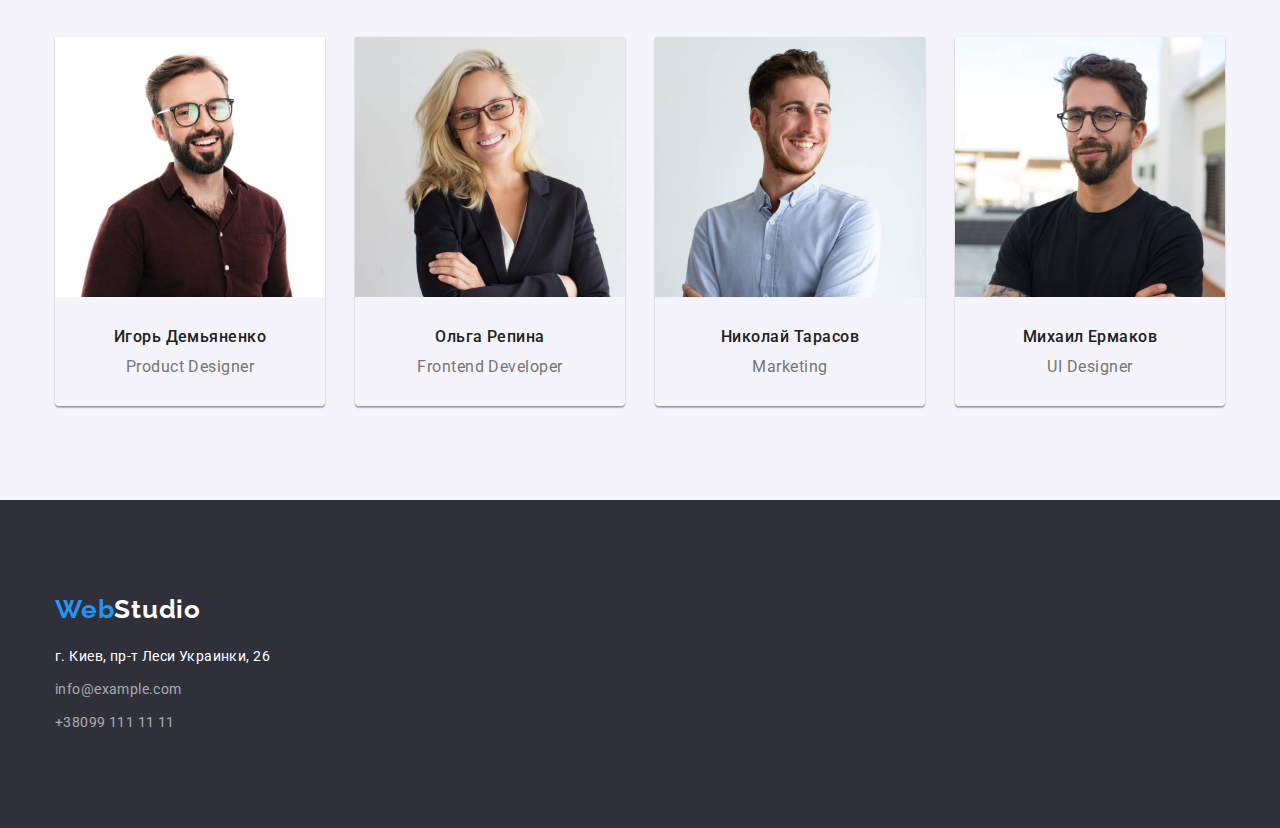
==== commit 88a4205f: "Правки после проверки ментора" ====
--- a/index.html
+++ b/index.html
@@ -22,32 +22,30 @@
     <!--Top line-->
 
     <header>
-      <div class="container">
-        <div class="navigation-container">
-          <a class="logo" href="./index.html"> <span>Web</span>Studio </a>
-          <nav>
-            <ul class="site-nav">
-              <li class="item">
-                <a class="current-link" href="./index.html">Студия</a>
-              </li>
-              <li class="item">
-                <a href="./portfolio.html">Портфолио</a>
-              </li>
-              <li class="item"><a href="">Контакты</a></li>
-            </ul>
-          </nav>
-
-          <!--Contacts-->
-
-          <ul class="site-contacts">
-            <li class="header-contacts">
-              <a href="mailto:info@devstudio.com"> info@devstudio.com </a>
-            </li>
-            <li class="header-contacts">
-              <a href="tel:+380961111111">+38096 111 11 11</a>
-            </li>
-          </ul>
-        </div>
+      <div class="container navigation">
+        <a class="logo" href="./index.html"> <span>Web</span>Studio </a>
+        <nav>
+          <ul class="site-nav">
+            <li class="item">
+              <a class="current-link" href="./index.html">Студия</a>
+            </li>
+            <li class="item">
+              <a href="./portfolio.html">Портфолио</a>
+            </li>
+            <li class="item"><a href="">Контакты</a></li>
+          </ul>
+        </nav>
+
+        <!--Contacts-->
+
+        <ul class="site-contacts">
+          <li class="header-contacts">
+            <a href="mailto:info@devstudio.com"> info@devstudio.com </a>
+          </li>
+          <li class="header-contacts">
+            <a href="tel:+380961111111">+38096 111 11 11</a>
+          </li>
+        </ul>
       </div>
     </header>
 
@@ -68,7 +66,7 @@
 
       <!--Features-->
 
-      <section class="section">
+      <section class="features-section">
         <div class="container">
           <h2 class="visually-hidden">Наши особенности</h2>
           <ul class="features">
@@ -140,7 +138,7 @@
 
       <!--Our team-->
 
-      <section class="our-team-section">
+      <section class="section our-team">
         <div class="container">
           <h2 class="our-works-title">Наша команда</h2>
           <ul class="team">
@@ -150,8 +148,10 @@
                 alt="Игорь Демьяненко. Дизайн продукта."
                 width="270"
               />
-              <h3 class="employee">Игорь Демьяненко</h3>
-              <p class="position">Product Designer</p>
+              <div class="workman">
+                <h3 class="employee">Игорь Демьяненко</h3>
+                <p class="position">Product Designer</p>
+              </div>
             </li>
             <li class="member">
               <img
@@ -159,8 +159,10 @@
                 alt="Ольга Репина. Разработка."
                 width="270"
               />
-              <h3 class="employee">Ольга Репина</h3>
-              <p class="position">Frontend Developer</p>
+              <div class="workman">
+                <h3 class="employee">Ольга Репина</h3>
+                <p class="position">Frontend Developer</p>
+              </div>
             </li>
             <li class="member">
               <img
@@ -168,8 +170,10 @@
                 alt="Николай Тарасов. Маркетинг."
                 width="270"
               />
-              <h3 class="employee">Николай Тарасов</h3>
-              <p class="position">Marketing</p>
+              <div class="workman">
+                <h3 class="employee">Николай Тарасов</h3>
+                <p class="position">Marketing</p>
+              </div>
             </li>
             <li class="member">
               <img
@@ -177,8 +181,10 @@
                 alt="Михаил Ермаков. Графический дизайн."
                 width="270"
               />
-              <h3 class="employee">Михаил Ермаков</h3>
-              <p class="position">UI Designer</p>
+              <div class="workman">
+                <h3 class="employee">Михаил Ермаков</h3>
+                <p class="position">UI Designer</p>
+              </div>
             </li>
           </ul>
         </div>
@@ -189,7 +195,7 @@
 
     <footer>
       <div class="container">
-        <a class="logo" href="./index.html">
+        <a class="footer-logo" href="./index.html">
           <span>Web</span><span class="second-half">Studio</span>
         </a>
         <address>
--- a/css/styles.css
+++ b/css/styles.css
@@ -46,6 +46,7 @@
 
 .section {
   padding-top: 94px;
+  padding-bottom: 94px;
 }
 
 h1,
@@ -61,7 +62,7 @@
 
 /* Site header */
 
-.navigation-container {
+.navigation {
   display: flex;
   align-items: center;
   border-bottom: 1px solid #ececec;
@@ -172,14 +173,13 @@
 }
 
 .hero-section {
-  min-height: 600px;
+  padding-top: 200px;
+  padding-bottom: 200px;
   background-color: var(--page-background-color);
   text-align: center;
 }
 
 .hero-title {
-  padding-top: 200px;
-
   color: var(--main-background-color);
 
   font-weight: 900;
@@ -236,7 +236,7 @@
 }
 .filters button {
   padding: 6px 22px;
-  margin-right: 8px;
+
   color: var(--main-text-color);
   background-color: #f5f4fa;
 
@@ -249,6 +249,10 @@
 
   border-radius: 4px;
   border-color: transparent;
+}
+
+.btn:not(:last-child) {
+  margin-right: 8px;
 }
 
 /* Portfolio product grid */
@@ -271,13 +275,17 @@
 
 /* Studio features */
 
+.features-section {
+  padding-top: 94px;
+}
+
 .features {
   display: flex;
   justify-content: space-between;
 }
 
 .features-item {
-  flex-basis: 270px;
+  flex-basis: calc((100%-90px) / 4);
 }
 
 .features-item:not(:last-child) {
@@ -335,9 +343,8 @@
 
 /* Studio team */
 
-.our-team-section {
-  padding-top: 94px;
-  padding-bottom: 94px;
+.our-team {
+  background-color: #f5f4fa;
 }
 
 .team {
@@ -358,9 +365,12 @@
     0px 2px 1px rgba(0, 0, 0, 0.2);
   border-radius: 0px 0px 4px 4px;
 }
+
+.workman {
+  padding: 30px 32px;
+}
+
 .employee {
-  margin-top: 30px;
-
   color: var(--main-text-color);
 
   font-weight: 500;
@@ -372,7 +382,6 @@
 
 .position {
   margin-top: 10px;
-  padding-bottom: 30px;
 
   color: var(--secondary-text-color);
 
@@ -408,13 +417,22 @@
 
 footer {
   background-color: var(--page-background-color);
-}
-
-footer a.logo {
-  padding-top: 60px;
-  padding-bottom: 0;
-  margin-right: 0;
-  margin-bottom: 13px;
+  padding-top: 94px;
+  padding-bottom: 94px;
+}
+
+.footer-logo {
+  display: inline-block;
+  margin-bottom: 20px;
+
+  color: var(--main-text-color);
+
+  font-family: Raleway;
+  font-weight: 700;
+  font-size: 26px;
+  line-height: 1.2;
+  letter-spacing: 0.03em;
+  text-decoration: none;
 }
 
 address {
@@ -423,7 +441,10 @@
 
 .contacts-list {
   display: inline-block;
-  padding-bottom: 60px;
+}
+
+.contacts-list li:not(:first-child) {
+  margin-top: 9px;
 }
 
 .main-address {
@@ -438,14 +459,11 @@
 
 .main-address:hover,
 :focus {
-  padding-bottom: 9px;
-
   color: var(--main-accent-color);
 }
 
 .footer-contacts {
   display: inline-block;
-  padding-top: 9px;
 
   color: rgba(255, 255, 255, 0.6);
 
